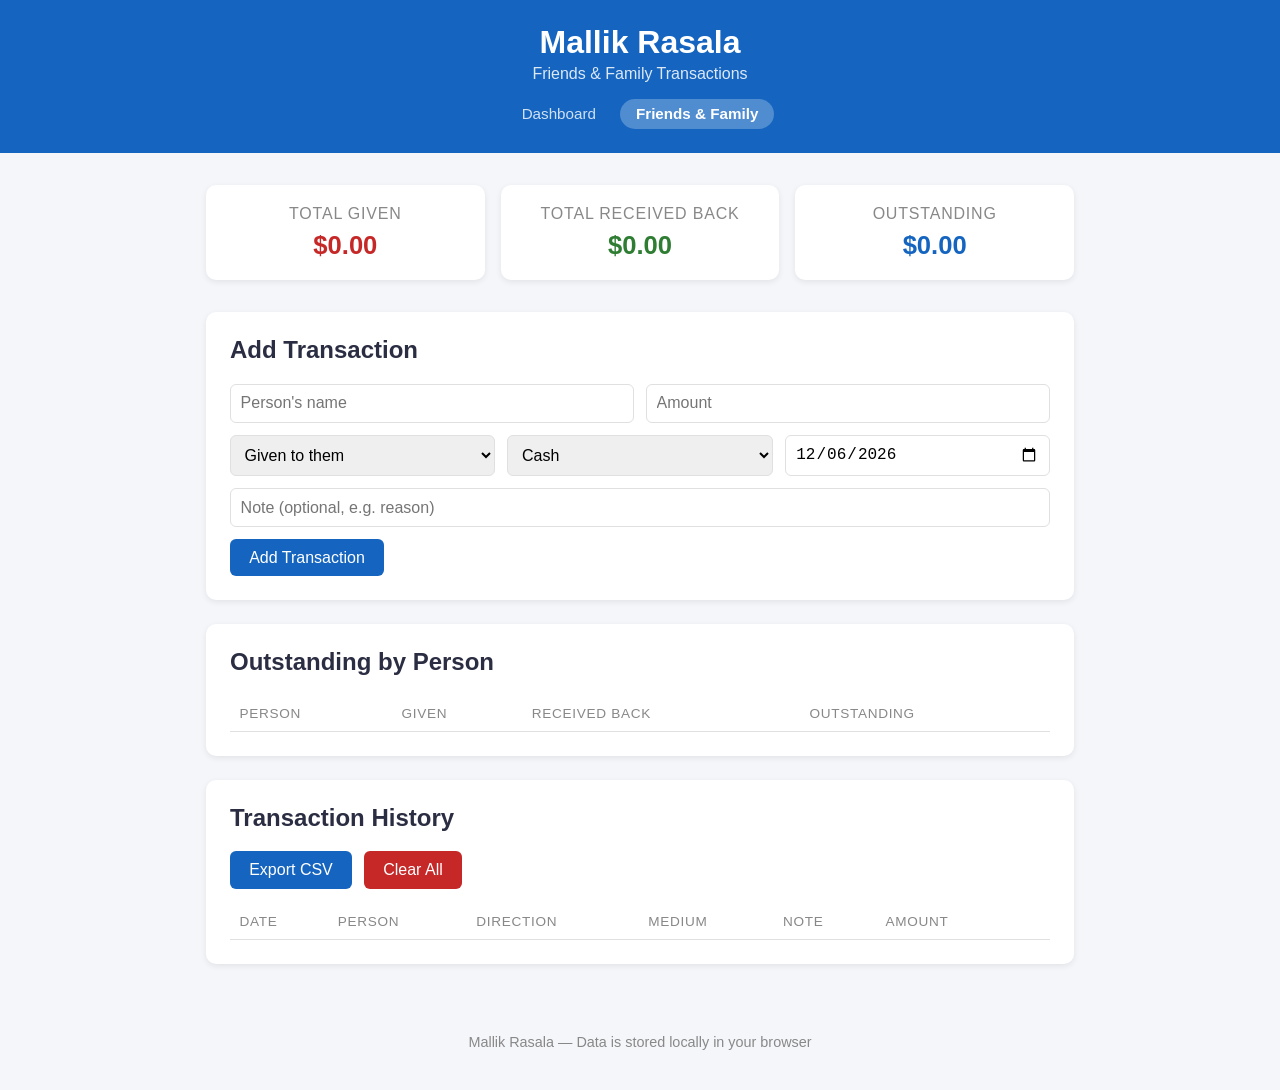
==== friends.html @ 4cc35f7b "Add Friends & Family transactions page with date, medium, and per-person outstanding tracking" ====
<!DOCTYPE html>
<html lang="en">
<head>
  <meta charset="UTF-8" />
  <meta name="viewport" content="width=device-width, initial-scale=1.0" />
  <title>Friends &amp; Family | Mallik Rasala</title>
  <link rel="stylesheet" href="css/style.css" />
</head>
<body>
  <header class="app-header">
    <h1>Mallik Rasala</h1>
    <p class="subtitle">Friends &amp; Family Transactions</p>
    <nav class="app-nav">
      <a href="index.html">Dashboard</a>
      <a href="friends.html" class="active">Friends &amp; Family</a>
    </nav>
  </header>

  <main class="container">
    <section class="summary">
      <div class="card expense">
        <h2>Total Given</h2>
        <p id="total-given">$0.00</p>
      </div>
      <div class="card income">
        <h2>Total Received Back</h2>
        <p id="total-received">$0.00</p>
      </div>
      <div class="card balance">
        <h2>Outstanding</h2>
        <p id="outstanding">$0.00</p>
      </div>
    </section>

    <section class="form-section">
      <h2>Add Transaction</h2>
      <form id="friend-form">
        <div class="form-row">
          <input type="text" id="person" placeholder="Person's name" required />
          <input type="number" id="amount" placeholder="Amount" step="0.01" min="0.01" required />
        </div>
        <div class="form-row">
          <select id="direction">
            <option value="given">Given to them</option>
            <option value="received">Received back</option>
          </select>
          <select id="medium">
            <option value="Cash">Cash</option>
            <option value="UPI">UPI</option>
            <option value="Bank Transfer">Bank Transfer</option>
            <option value="Zelle">Zelle</option>
            <option value="Venmo">Venmo</option>
            <option value="PayPal">PayPal</option>
            <option value="Check">Check</option>
            <option value="Other">Other</option>
          </select>
          <input type="date" id="date" required />
        </div>
        <div class="form-row">
          <input type="text" id="note" placeholder="Note (optional, e.g. reason)" />
        </div>
        <button type="submit">Add Transaction</button>
      </form>
    </section>

    <section class="breakdown-section">
      <h2>Outstanding by Person</h2>
      <table id="person-table">
        <thead>
          <tr>
            <th>Person</th>
            <th>Given</th>
            <th>Received Back</th>
            <th>Outstanding</th>
          </tr>
        </thead>
        <tbody id="person-summary"></tbody>
      </table>
    </section>

    <section class="history-section">
      <h2>Transaction History</h2>
      <div class="history-controls">
        <button id="export-btn">Export CSV</button>
        <button id="clear-btn">Clear All</button>
      </div>
      <table id="friend-table">
        <thead>
          <tr>
            <th>Date</th>
            <th>Person</th>
            <th>Direction</th>
            <th>Medium</th>
            <th>Note</th>
            <th>Amount</th>
            <th></th>
          </tr>
        </thead>
        <tbody id="friend-list"></tbody>
      </table>
    </section>
  </main>

  <footer class="app-footer">
    <p>Mallik Rasala &mdash; Data is stored locally in your browser</p>
  </footer>

  <script src="js/friends.js"></script>
</body>
</html>
---- css/style.css ----
:root {
  --color-income: #2e7d32;
  --color-expense: #c62828;
  --color-balance: #1565c0;
  --color-bg: #f5f6fa;
  --color-card: #ffffff;
  --color-text: #2b2d42;
  --color-border: #e0e0e0;
}

* {
  box-sizing: border-box;
}

body {
  font-family: 'Segoe UI', Tahoma, Geneva, Verdana, sans-serif;
  background-color: var(--color-bg);
  color: var(--color-text);
  margin: 0;
  padding: 0;
}

.app-header {
  background-color: var(--color-balance);
  color: #fff;
  padding: 1.5rem 2rem;
  text-align: center;
}

.app-header h1 {
  margin: 0;
  font-size: 2rem;
}

.subtitle {
  margin: 0.25rem 0 0;
  opacity: 0.85;
}

.app-nav {
  margin-top: 1rem;
  display: flex;
  justify-content: center;
  gap: 0.5rem;
}

.app-nav a {
  color: #fff;
  text-decoration: none;
  padding: 0.4rem 1rem;
  border-radius: 20px;
  font-size: 0.95rem;
  opacity: 0.8;
  transition: background-color 0.2s ease, opacity 0.2s ease;
}

.app-nav a:hover {
  background-color: rgba(255, 255, 255, 0.15);
  opacity: 1;
}

.app-nav a.active {
  background-color: rgba(255, 255, 255, 0.25);
  opacity: 1;
  font-weight: 600;
}

.container {
  max-width: 900px;
  margin: 2rem auto;
  padding: 0 1rem;
}

.summary {
  display: grid;
  grid-template-columns: repeat(auto-fit, minmax(200px, 1fr));
  gap: 1rem;
  margin-bottom: 2rem;
}

.card {
  background: var(--color-card);
  border-radius: 10px;
  padding: 1.25rem;
  text-align: center;
  box-shadow: 0 2px 6px rgba(0, 0, 0, 0.08);
}

.card h2 {
  margin: 0 0 0.5rem;
  font-size: 1rem;
  font-weight: 500;
  color: #888;
  text-transform: uppercase;
  letter-spacing: 0.05em;
}

.card p {
  margin: 0;
  font-size: 1.6rem;
  font-weight: 700;
}

.card.income p {
  color: var(--color-income);
}

.card.expense p {
  color: var(--color-expense);
}

.card.balance p {
  color: var(--color-balance);
}

.form-section,
.breakdown-section,
.history-section {
  background: var(--color-card);
  border-radius: 10px;
  padding: 1.5rem;
  margin-bottom: 1.5rem;
  box-shadow: 0 2px 6px rgba(0, 0, 0, 0.08);
}

.form-section h2,
.breakdown-section h2,
.history-section h2 {
  margin-top: 0;
}

.form-row {
  display: flex;
  gap: 0.75rem;
  margin-bottom: 0.75rem;
  flex-wrap: wrap;
}

.form-row input,
.form-row select {
  flex: 1;
  min-width: 120px;
  padding: 0.6rem;
  border: 1px solid var(--color-border);
  border-radius: 6px;
  font-size: 1rem;
}

button {
  background-color: var(--color-balance);
  color: #fff;
  border: none;
  padding: 0.6rem 1.2rem;
  border-radius: 6px;
  font-size: 1rem;
  cursor: pointer;
  transition: background-color 0.2s ease;
}

button:hover {
  background-color: #0d47a1;
}

#clear-btn {
  background-color: var(--color-expense);
}

#clear-btn:hover {
  background-color: #8e1c1c;
}

.history-controls {
  display: flex;
  gap: 0.75rem;
  margin-bottom: 1rem;
}

table {
  width: 100%;
  border-collapse: collapse;
}

th,
td {
  text-align: left;
  padding: 0.6rem;
  border-bottom: 1px solid var(--color-border);
}

th {
  color: #888;
  font-weight: 500;
  font-size: 0.85rem;
  text-transform: uppercase;
  letter-spacing: 0.05em;
}

.amount-income {
  color: var(--color-income);
  font-weight: 600;
}

.amount-expense {
  color: var(--color-expense);
  font-weight: 600;
}

.delete-btn {
  background-color: transparent;
  color: var(--color-expense);
  padding: 0.2rem 0.6rem;
  font-size: 0.85rem;
}

.delete-btn:hover {
  background-color: #fdecea;
}

canvas {
  max-width: 100%;
}

.app-footer {
  text-align: center;
  padding: 1.5rem;
  color: #888;
  font-size: 0.9rem;
}
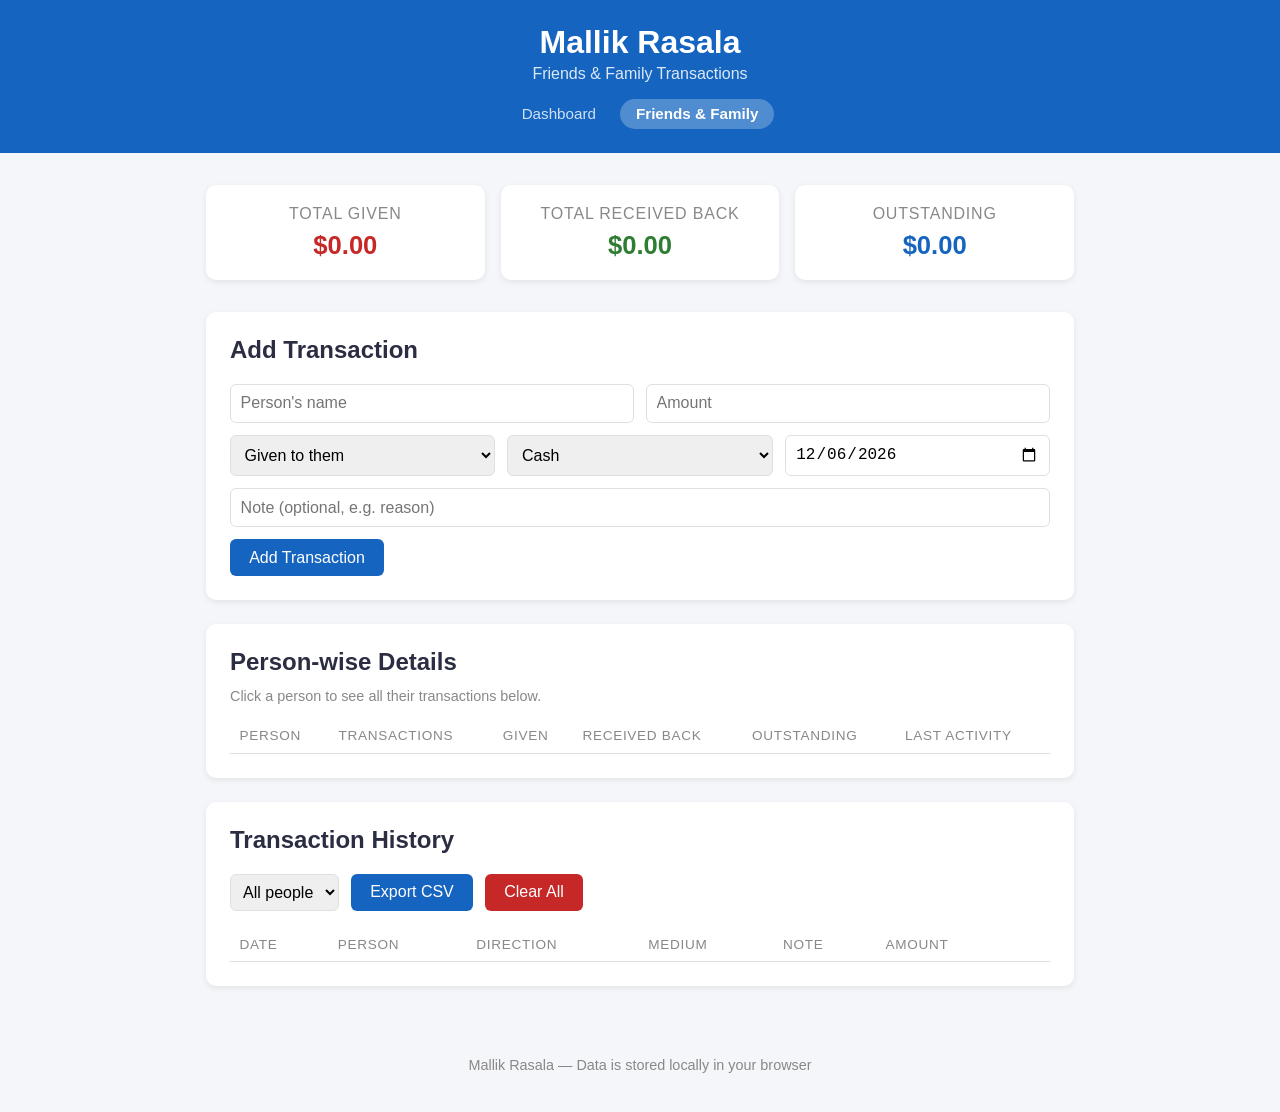
==== commit cbbaa693: "Add person-wise details: transaction count, last activity, click-to-filter history, person filter dr" ====
--- a/friends.html
+++ b/friends.html
@@ -64,14 +64,17 @@
     </section>
 
     <section class="breakdown-section">
-      <h2>Outstanding by Person</h2>
+      <h2>Person-wise Details</h2>
+      <p class="hint">Click a person to see all their transactions below.</p>
       <table id="person-table">
         <thead>
           <tr>
             <th>Person</th>
+            <th>Transactions</th>
             <th>Given</th>
             <th>Received Back</th>
             <th>Outstanding</th>
+            <th>Last Activity</th>
           </tr>
         </thead>
         <tbody id="person-summary"></tbody>
@@ -79,8 +82,11 @@
     </section>
 
     <section class="history-section">
-      <h2>Transaction History</h2>
+      <h2 id="history-title">Transaction History</h2>
       <div class="history-controls">
+        <select id="person-filter">
+          <option value="">All people</option>
+        </select>
         <button id="export-btn">Export CSV</button>
         <button id="clear-btn">Clear All</button>
       </div>
--- a/css/style.css
+++ b/css/style.css
@@ -220,6 +220,31 @@
   max-width: 100%;
 }
 
+.hint {
+  color: #888;
+  font-size: 0.9rem;
+  margin-top: -0.5rem;
+}
+
+.person-row {
+  cursor: pointer;
+}
+
+.person-row:hover {
+  background-color: #f0f4fb;
+}
+
+.person-row.selected {
+  background-color: #e3ecf9;
+}
+
+.history-controls select {
+  padding: 0.5rem;
+  border: 1px solid var(--color-border);
+  border-radius: 6px;
+  font-size: 1rem;
+}
+
 .app-footer {
   text-align: center;
   padding: 1.5rem;
